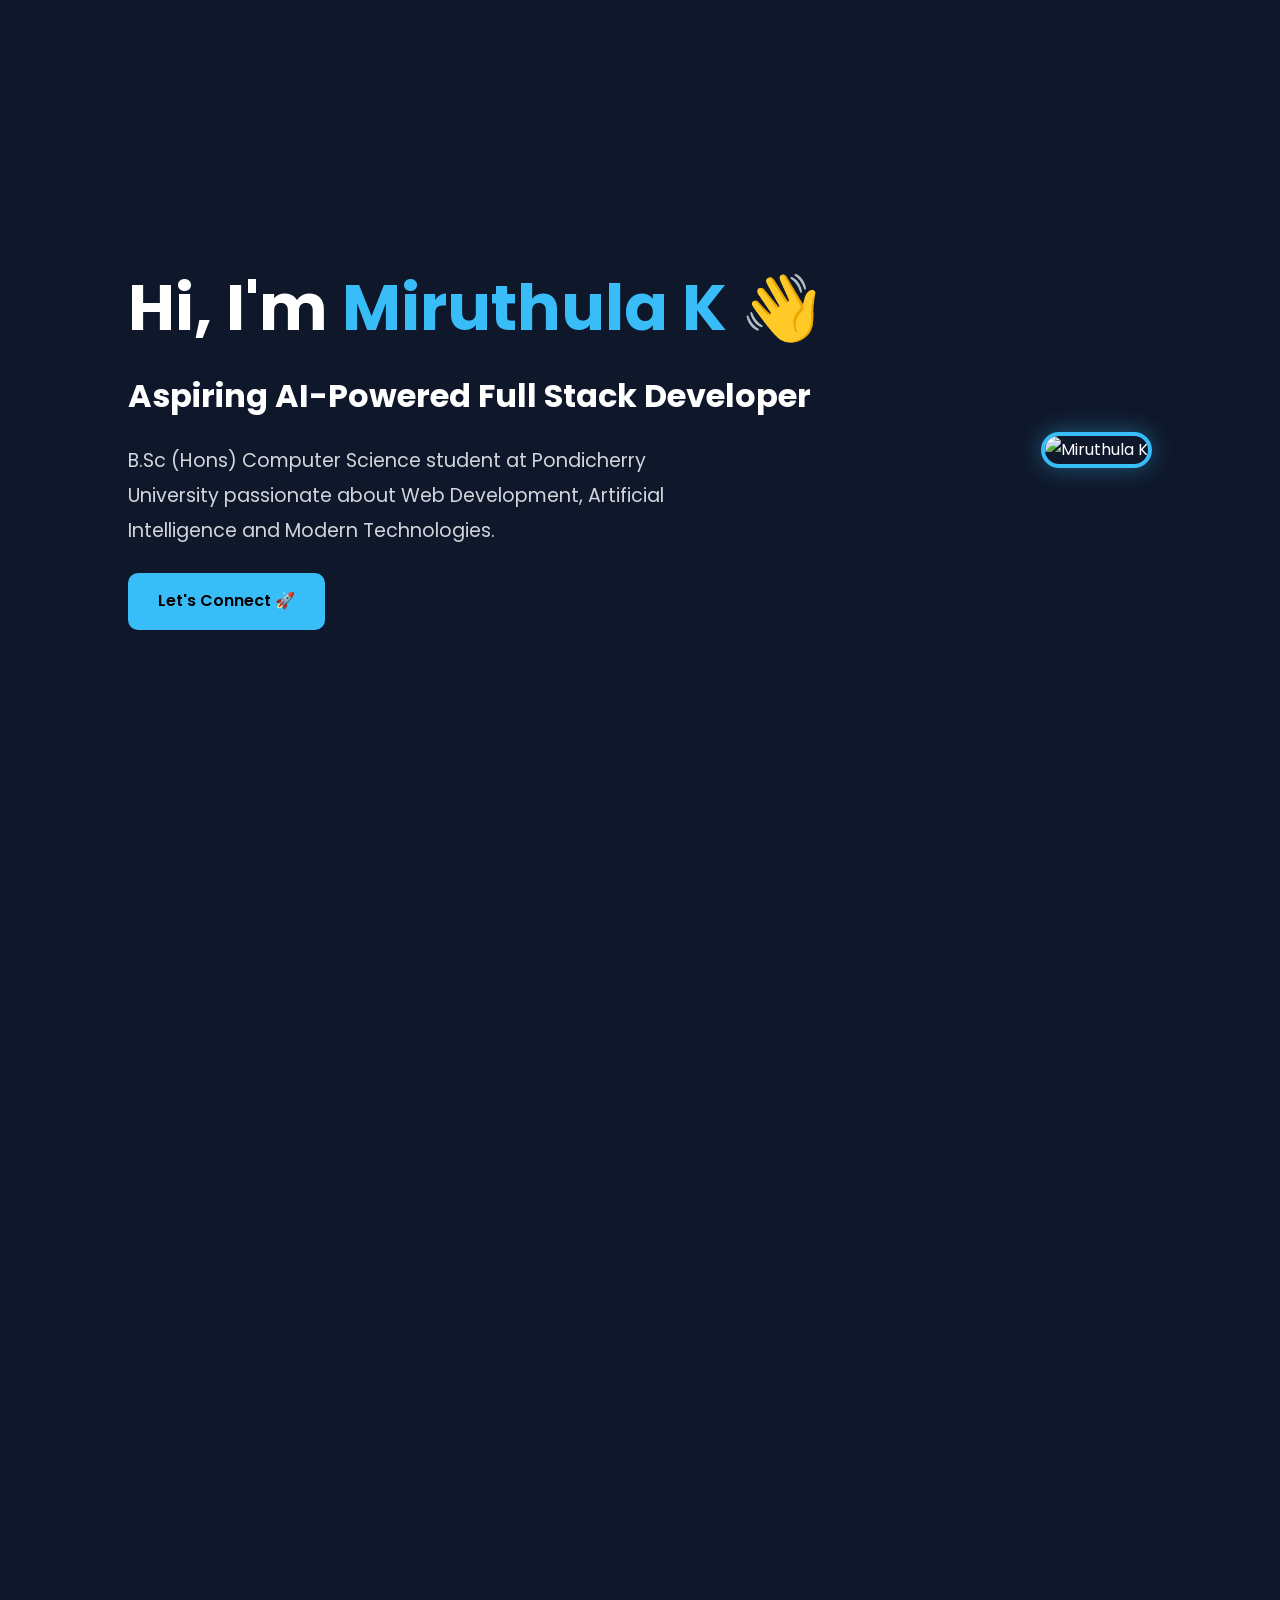
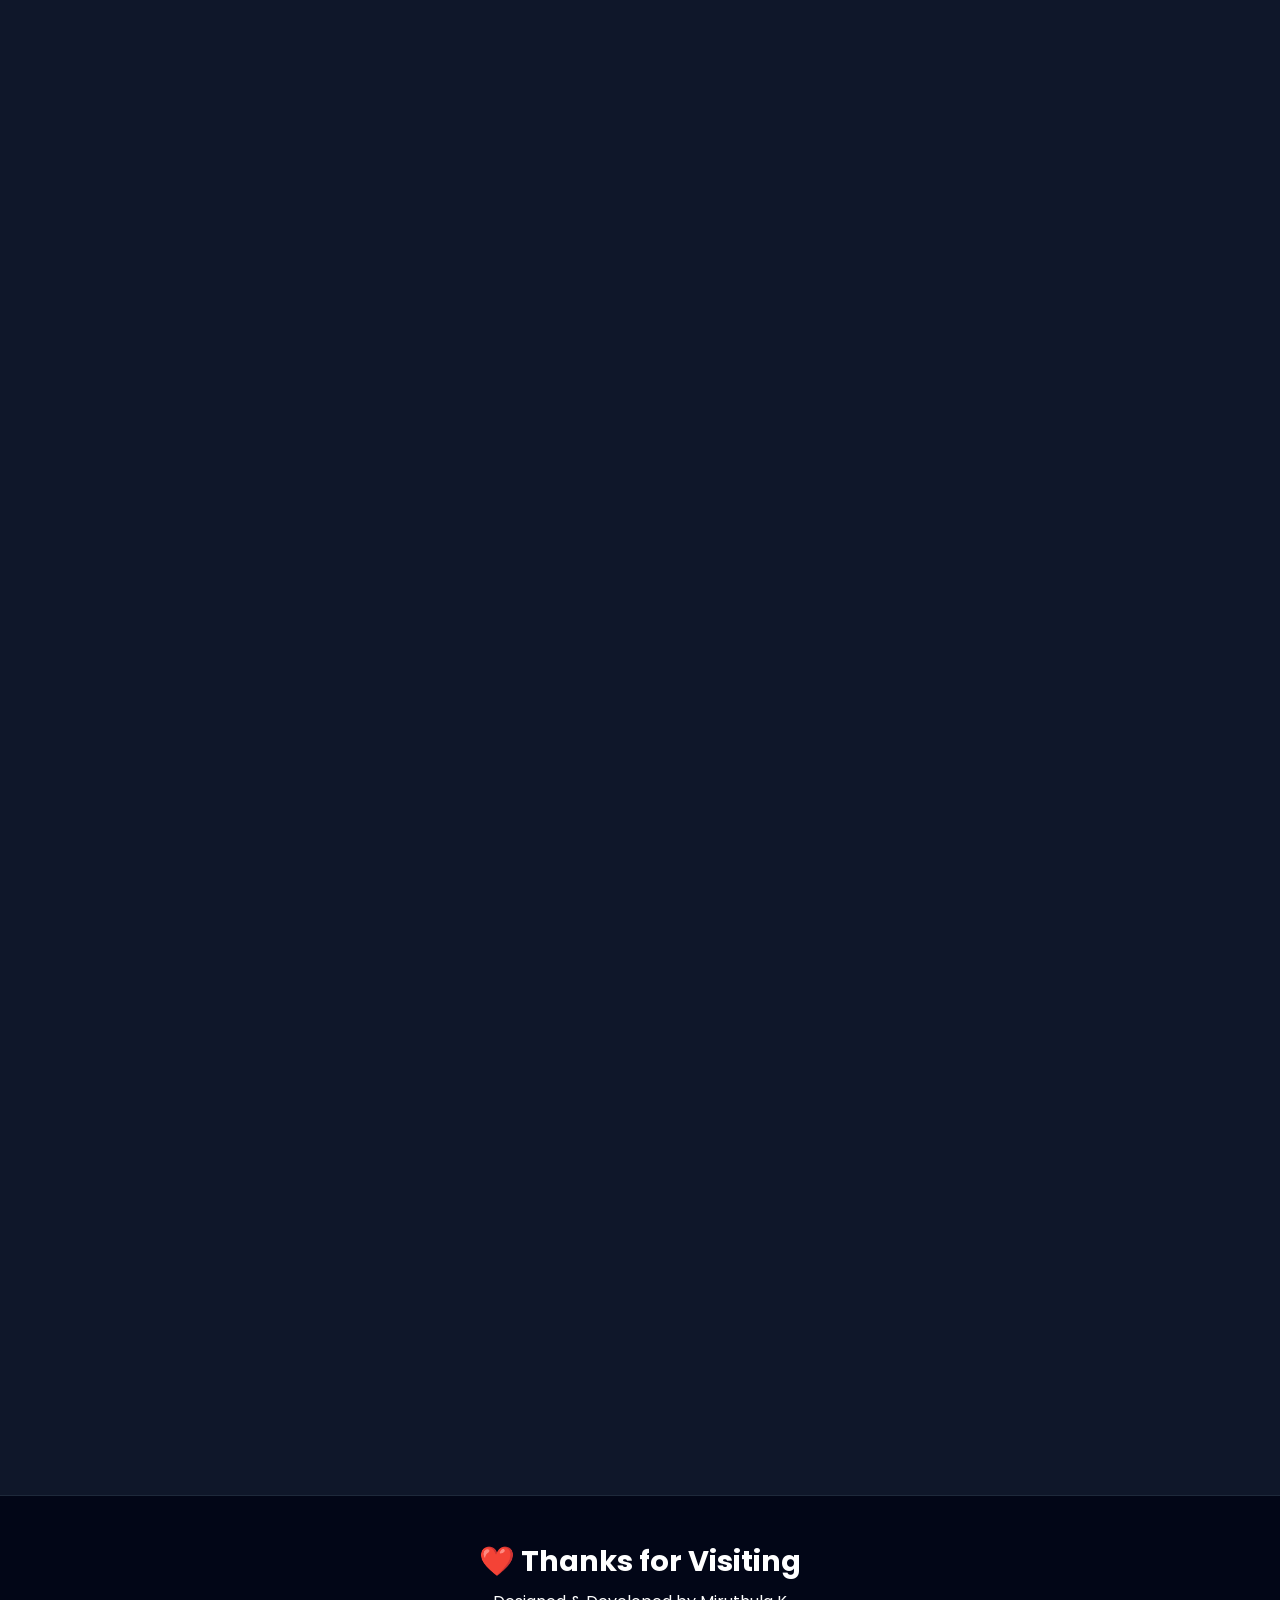
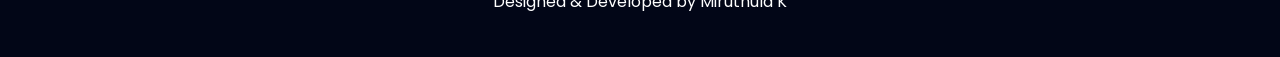
==== WebDev-L2-Portfolio/index.html @ 9cf8d3ff "Add Web Development Task 2 Portfolio" ====
<!DOCTYPE html>
<html lang="en">

<head>
    <meta charset="UTF-8">
    <meta name="viewport" content="width=device-width, initial-scale=1.0">
    <title>Miruthula K | Portfolio</title>

    <link rel="stylesheet" href="style.css">
</head>

<body>

    <!-- HERO SECTION -->
    <header class="hero">

        <div class="hero-text">
            <h1>Hi, I'm <span>Miruthula K</span> 👋</h1>

            <h2>Aspiring AI-Powered Full Stack Developer</h2>

            <p>
                B.Sc (Hons) Computer Science student at Pondicherry University passionate about Web Development,
                Artificial Intelligence and Modern Technologies.
            </p>

            <a href="#contact" class="btn">
                Let's Connect 🚀
            </a>
        </div>

        <div class="hero-image">
            <img src="img/image.png" alt="Miruthula K">
        </div>

    </header>

    <!-- ABOUT -->
    <section id="about">

        <h2>🤍 About Me</h2>

        <p>
            I am a B.Sc (Hons) Computer Science student at Pondicherry University and an aspiring AI-Powered Full Stack
            Developer. I am passionate about programming, web development and artificial intelligence. I enjoy building
            projects, learning new technologies and continuously improving my technical skills.
        </p>

    </section>

    <!-- EDUCATION -->
    <section id="education">

        <h2>🎓 Education</h2>

        <h3>B.Sc (Hons) Computer Science</h3>

        <p>
            Pondicherry University <br>
            2024 - Present
        </p>

        <br>

        <h3>Higher Secondary Education (12th Grade)</h3>

        <p>
            Government Model School <br>
            Completed in 2024
        </p>

    </section>

    <!-- SKILLS -->
    <section id="skills">

        <h2>💻 Skills</h2>

        <div class="skills-grid">
            <div class="skill-box">HTML</div>
            <div class="skill-box">CSS</div>
            <div class="skill-box">JavaScript</div>
            <div class="skill-box">Python</div>
            <div class="skill-box">C++ Programming</div>
            <div class="skill-box">Basic Data Structures</div>
            <div class="skill-box">Data Analytics</div>
            <div class="skill-box">Git & GitHub Basics</div>
        </div>

    </section>

    <!-- PROJECTS -->
    <section id="projects">

        <h2>🚀 Projects</h2>

        <h3>E-Commerce Website</h3>

        <p>
            Developed a responsive e-commerce website using HTML, CSS and JavaScript with product listings and shopping
            interface features.
        </p>

        <br>

        <h3>Calculator</h3>

        <p>
            Built an interactive calculator using HTML, CSS and JavaScript for performing arithmetic operations.
        </p>

        <br>

        <h3>Arduino-Based Project</h3>

        <p>
            Developed an Arduino project to control LED brightness using a potentiometer.
        </p>

    </section>

    <!-- CERTIFICATIONS -->
    <section id="certificates">

        <h2>📜 Certifications</h2>

        <ul>
            <li>GenAI Powered Data Analytics - Forage</li>
            <li>Introduction to Artificial Intelligence - Simplilearn</li>
            <li>Full Stack Java Internship - Vetri Technology Solutions</li>
            <li>Web Development Intern (Ongoing)-
Oasis Infobyte</li>
        </ul>

    </section>

    <!-- CONTACT -->
<section id="contact">

    <h2>🔗 Let's Connect</h2>

    <p>
        Feel free to connect with me. I am always open to learning, collaborating and exploring new opportunities.
    </p>

    <br>

    <p>📧 Email: miruthulakannan09@gmail.com</p>

    <p>📱 Mobile: +91 95855 74012</p>

    <p>
        💼 LinkedIn:
        <a href="https://www.linkedin.com/in/miruthula-k-9622aa397" target="_blank">
            Connect with Me
        </a>
    </p>

    <p>
        💻 GitHub:
        <a href="https://github.com/miruthulakannan09-commits" target="_blank">
            View My Projects
        </a>
    </p>

    <br><br>

    <h3>📩 Send Me a Message</h3>

    <p>
        Have a question, project idea, or opportunity? Fill out the form below and I'll get back to you as soon as possible.
    </p>

    <form action="https://formsubmit.co/miruthulakannan09@gmail.com" method="POST">

        <!-- Hidden Settings -->
        <input type="hidden" name="_captcha" value="false">
        <input type="hidden" name="_subject" value="New Portfolio Message">
        <input type="hidden" name="_template" value="table">

        <input
            type="text"
            name="name"
            placeholder="Your Name"
            required
        >

        <input
            type="email"
            name="email"
            placeholder="Your Email"
            required
        >

        <textarea
            name="message"
            rows="5"
            placeholder="Write your message..."
            required
        ></textarea>

        <button type="submit">
            🚀 Send Message
        </button>

    </form>

</section>

<!-- FOOTER -->
<footer>

    <h3>❤️ Thanks for Visiting</h3>

    <p>Designed & Developed by Miruthula K</p>

</footer>

<!-- Back To Top Button -->
<button id="topBtn">⬆</button>

<script src="script.js"></script>

</body>
</html>
---- WebDev-L2-Portfolio/style.css ----
@import url('https://fonts.googleapis.com/css2?family=Poppins:wght@300;400;500;600;700;800&display=swap');

*{
margin:0;
padding:0;
box-sizing:border-box;
font-family:'Poppins',sans-serif;
scroll-behavior:smooth;
}

body{
background:#0f172a;
color:white;
line-height:1.8;
overflow-x:hidden;
}

/* HERO SECTION */

.hero{
min-height:100vh;
display:flex;
justify-content:space-between;
align-items:center;
padding:80px 10%;
gap:50px;
}

.hero-text{
flex:1;
}

.hero h1{
font-size:4rem;
line-height:1.2;
margin-bottom:20px;
}

.hero span{
color:#38bdf8;
}

.hero h2{
font-size:2rem;
margin-bottom:20px;
}

.hero p{
color:#d1d5db;
font-size:1.2rem;
max-width:600px;
}

.btn{
display:inline-block;
margin-top:25px;
padding:14px 30px;
background:#38bdf8;
color:#000;
text-decoration:none;
border-radius:10px;
font-weight:600;
transition:0.3s;
}

.btn:hover{
transform:translateY(-4px) scale(1.03);
box-shadow:0 0 20px rgba(56,189,248,.5);
}

.hero-image img{
width:100%;
max-width:320px;
height:auto;
border-radius:20px;
border:4px solid #38bdf8;
box-shadow:0 0 25px rgba(56,189,248,.4);
}

/* SECTIONS */

section{
padding:80px 10%;
opacity:0;
transform:translateY(40px);
transition:0.6s;
}

section.show{
opacity:1;
transform:translateY(0);
}

section h2{
color:#38bdf8;
margin-bottom:25px;
font-size:2.6rem;
}

section p{
color:#d1d5db;
font-size:1.2rem;
line-height:2;
}

h3{
margin-top:25px;
font-size:1.8rem;
color:white;
}

/* SKILLS */

.skills-grid{
display:grid;
grid-template-columns:repeat(auto-fit,minmax(250px,1fr));
gap:20px;
margin-top:30px;
}

.skill-box{
background:#1e293b;
padding:20px;
border-radius:12px;
font-size:1.1rem;
font-weight:500;
border-left:4px solid #38bdf8;
transition:0.3s;
}

.skill-box:hover{
transform:translateY(-5px);
box-shadow:0 0 15px rgba(56,189,248,.3);
}

/* CERTIFICATES */

ul{
list-style:none;
}

ul li{
background:#1e293b;
margin:12px 0;
padding:14px 18px;
border-radius:10px;
transition:0.3s;
}

ul li:hover{
transform:translateX(5px);
}

/* LINKS */

a{
color:#38bdf8;
text-decoration:none;
}

a:hover{
text-decoration:underline;
}

/* FOOTER */

footer{
text-align:center;
padding:40px;
background:#020617;
border-top:1px solid #1e293b;
}

footer h3{
margin-top:0;
}

/* TOP BUTTON */

#topBtn{
position:fixed;
bottom:20px;
right:20px;
border:none;
background:#38bdf8;
color:#000;
padding:12px 16px;
border-radius:50%;
cursor:pointer;
display:none;
font-size:18px;
z-index:999;
transition:0.3s;
}

#topBtn:hover{
transform:translateY(-3px);
}

/* MOBILE RESPONSIVE */

@media(max-width:768px){

```
.hero{
    flex-direction:column;
    text-align:center;
    padding:60px 8%;
}

.hero h1{
    font-size:2.8rem;
}

.hero h2{
    font-size:1.5rem;
}

.hero p{
    font-size:1rem;
}

.hero-image img{
    max-width:250px;
}

section{
    padding:60px 8%;
}

section h2{
    font-size:2rem;
}

section p{
    font-size:1rem;
}

h3{
    font-size:1.4rem;
}

.skill-box{
    font-size:1rem;
}

ul li{
    font-size:1rem;
}
```

}
#contact form{
    display:flex;
    flex-direction:column;
    gap:15px;
    max-width:600px;
    margin:30px auto;
}

#contact input,
#contact textarea{
    width:100%;
    padding:15px;
    border:none;
    border-radius:10px;
    font-size:16px;
    background:#1f2937;
    color:#fff;
}

#contact input::placeholder,
#contact textarea::placeholder{
    color:#cbd5e1;
}

#contact button{
    padding:15px;
    border:none;
    border-radius:10px;
    background:#38bdf8;
    color:#fff;
    font-size:17px;
    font-weight:600;
    cursor:pointer;
    transition:.3s;
}

#contact button:hover{
    background:#0ea5e9;
}
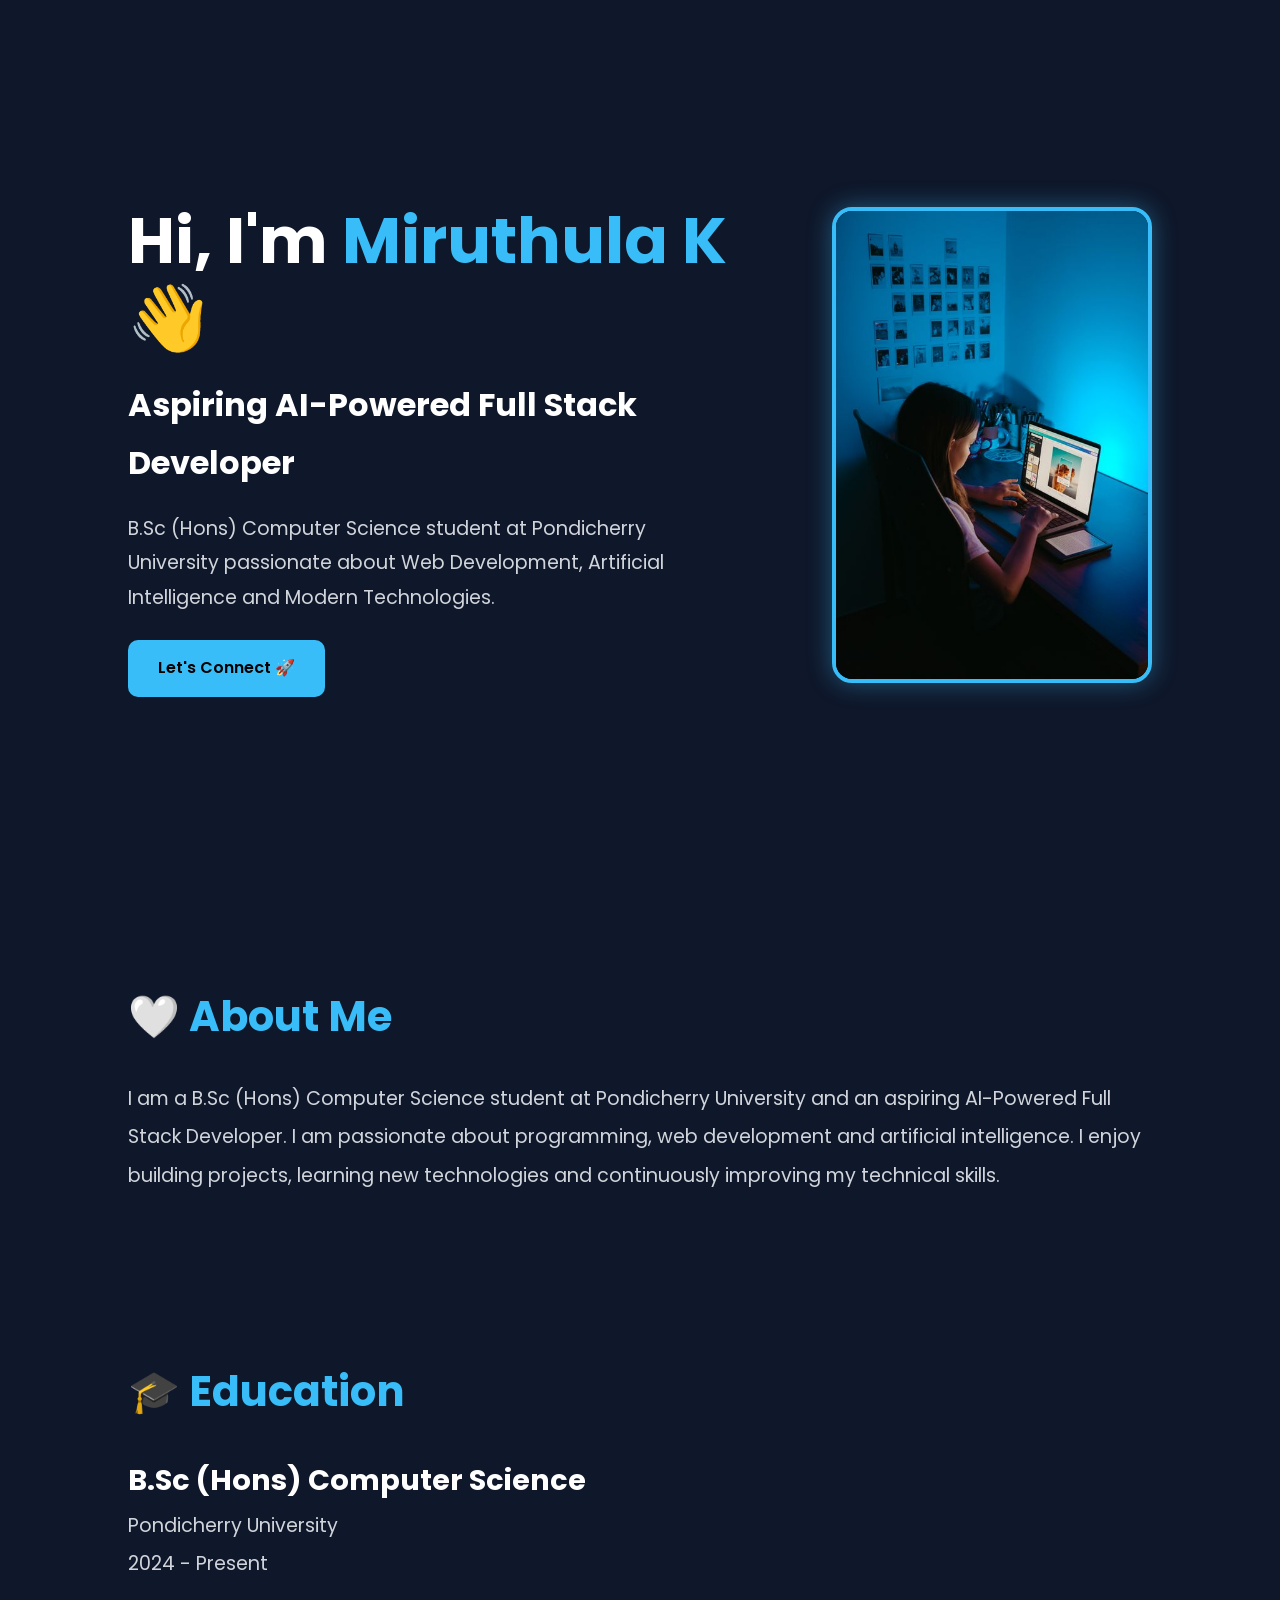
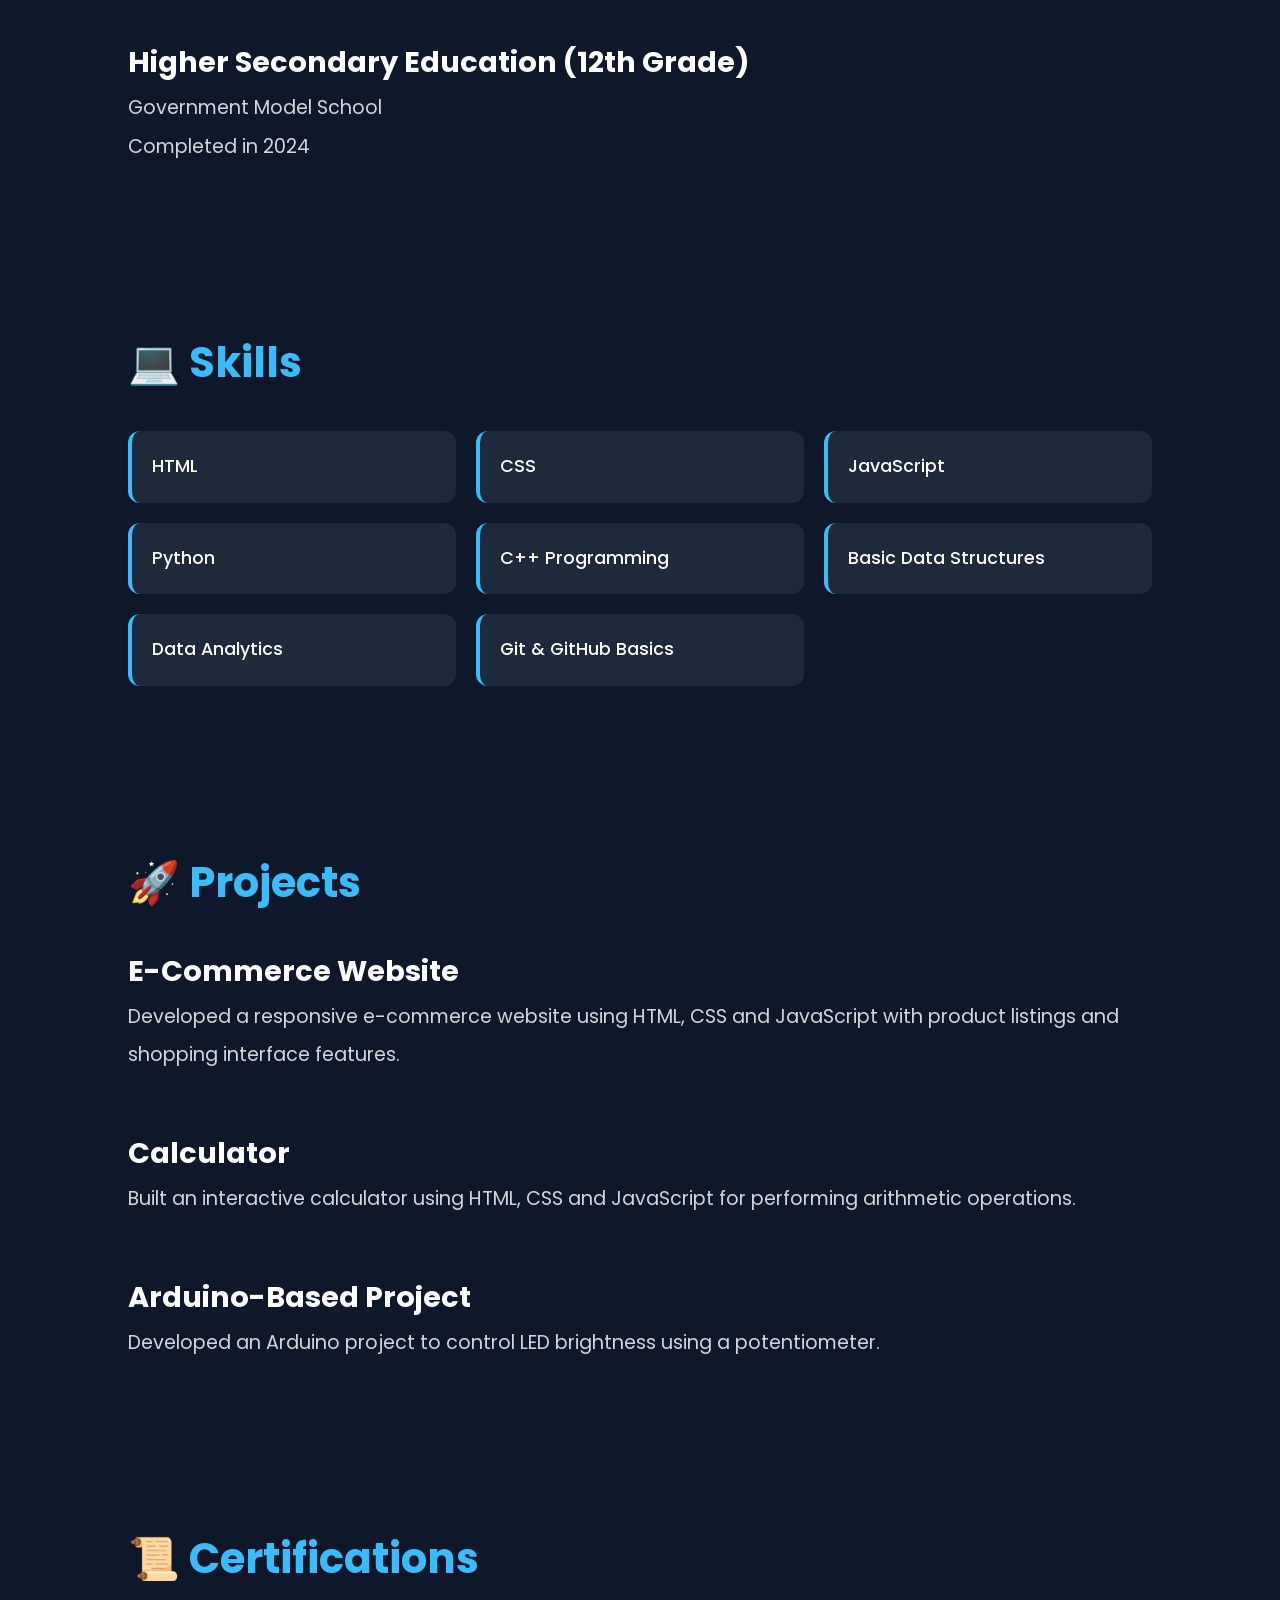
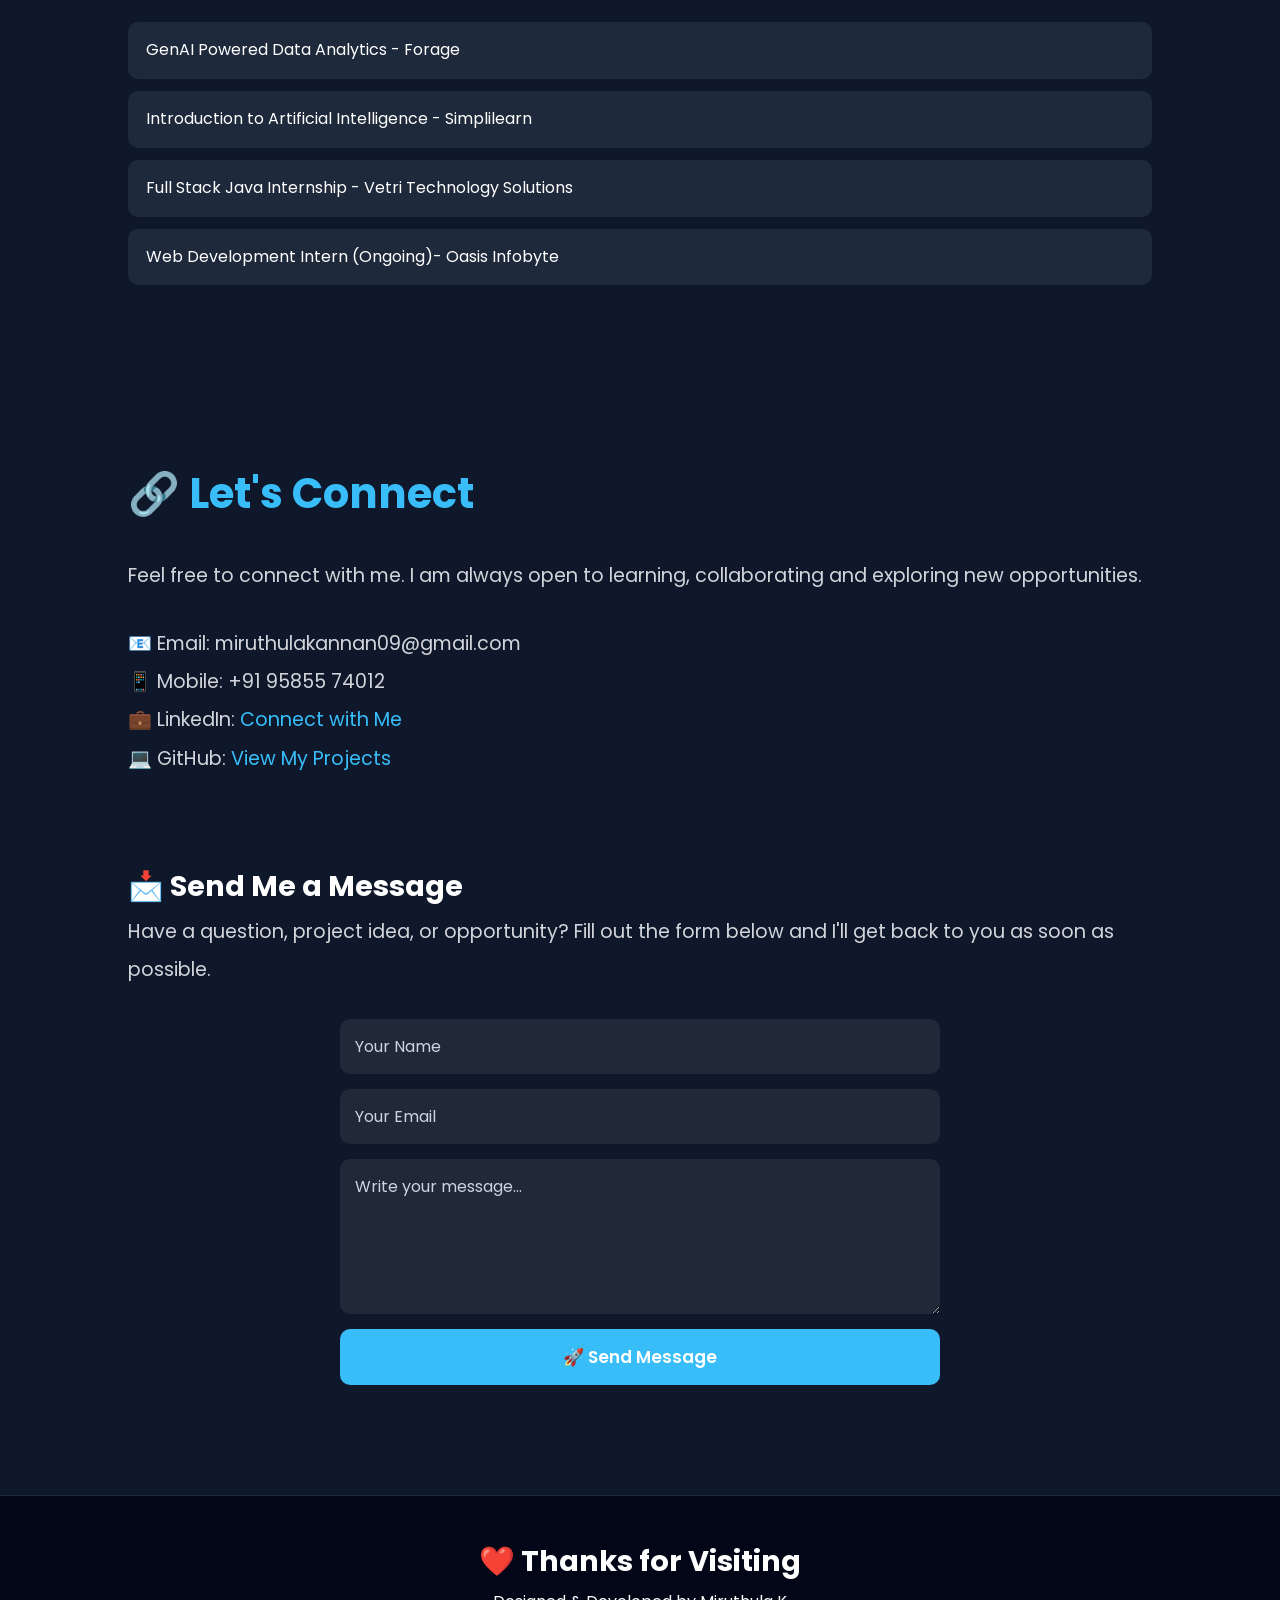
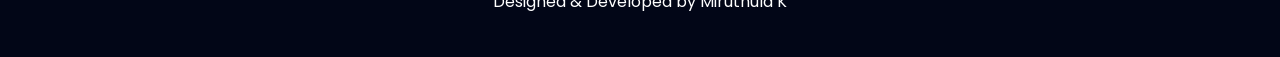
==== commit 25001e97: "Update index.html" ====
--- a/WebDev-L2-Portfolio/index.html
+++ b/WebDev-L2-Portfolio/index.html
@@ -30,7 +30,7 @@
         </div>
 
         <div class="hero-image">
-            <img src="img/image.png" alt="Miruthula K">
+            <img src="image.png" alt="Miruthula K">
         </div>
 
     </header>
@@ -222,4 +222,4 @@
 <script src="script.js"></script>
 
 </body>
-</html>+</html>
